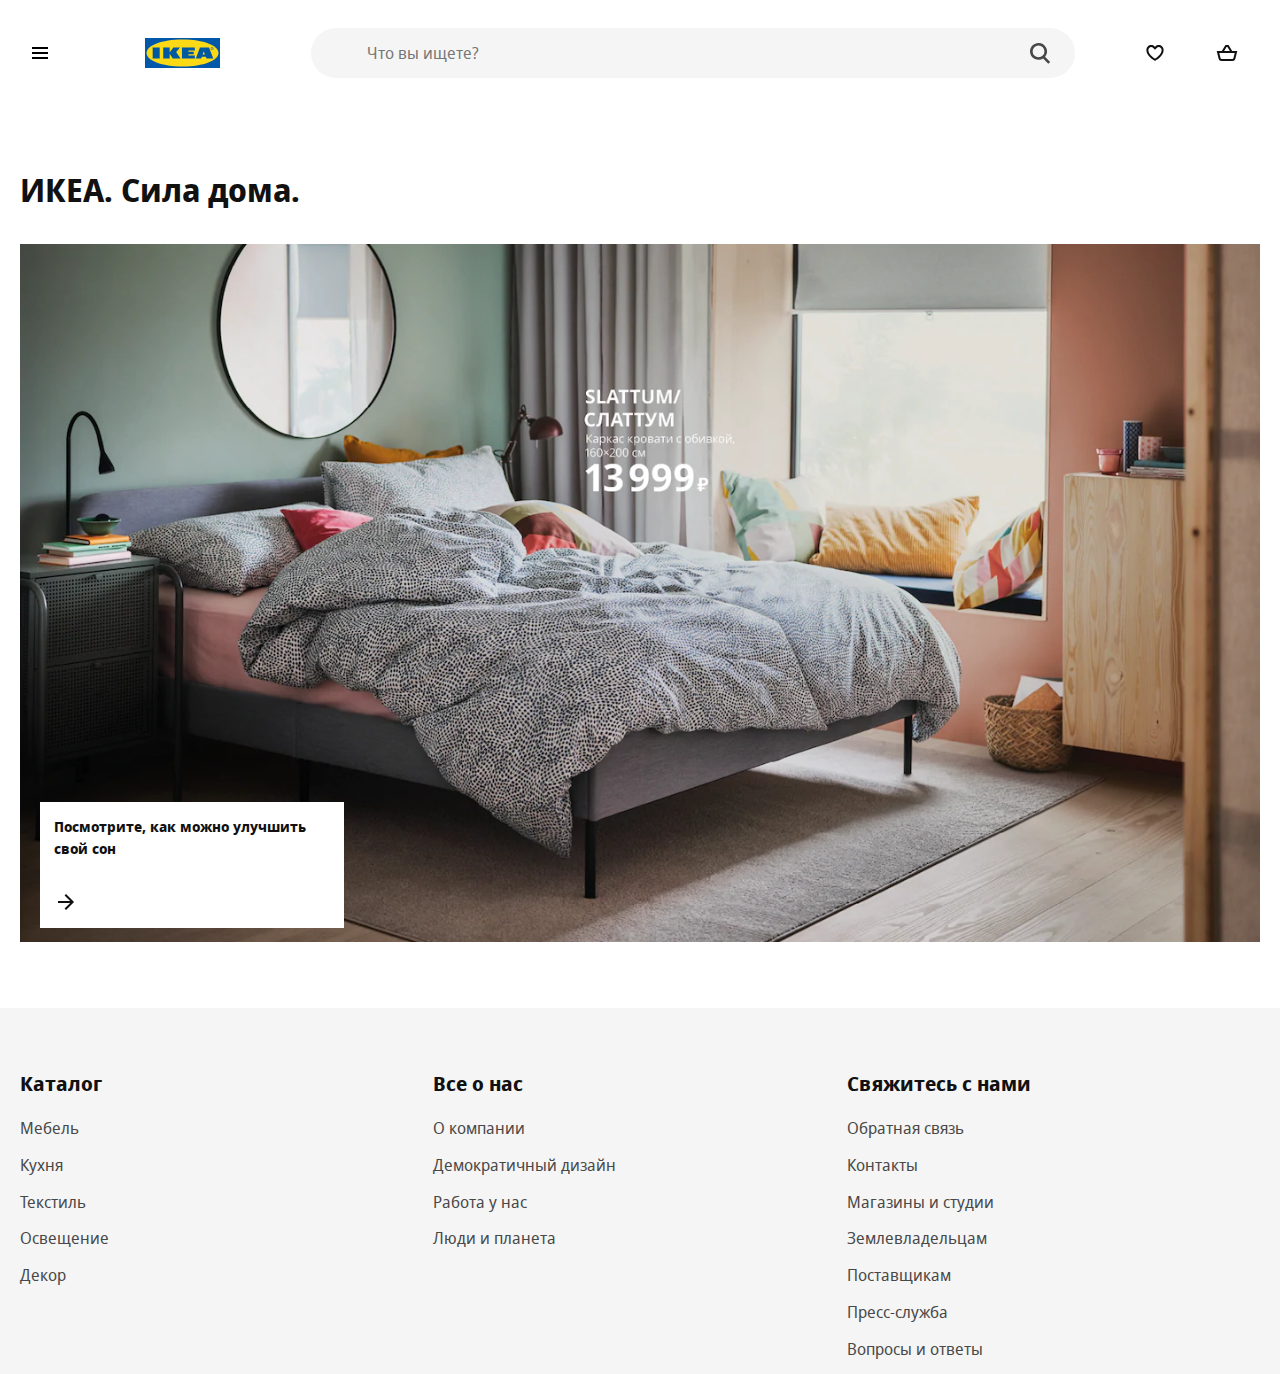
==== index.html @ aaac0dd9 "Add files via upload" ====
<!DOCTYPE html>
<html lang="en">
<head>
    <meta charset="UTF-8">
    <meta name="viewport"
          content="width=device-width, user-scalable=no, initial-scale=1.0, maximum-scale=1.0, minimum-scale=1.0">
    <meta http-equiv="X-UA-Compatible" content="ie=edge">
    <link rel="apple-touch-icon" sizes="180x180" href="favicon/apple-touch-icon.png">
    <link rel="icon" type="image/png" sizes="32x32" href="favicon/favicon-32x32.png">
    <link rel="icon" type="image/png" sizes="16x16" href="favicon/favicon-16x16.png">
    <link rel="mask-icon" href="favicon/safari-pinned-tab.svg" color="#0058ab">
    <meta name="msapplication-TileColor" content="#0058ab">
    <meta name="theme-color" content="#0058ab">
    <title>ИКЕА - официальный интернет-магазин мебели - IKEA</title>
    <link rel="stylesheet" href="styles/styles.css">
    <script src="./js/generateHeader.js" defer></script>
    <script src="./js/generateFooter.js" defer></script>
    <script src="./js/generateCatalog.js" defer></script>
    <script src="./js/generateSubCatalog.js" defer></script>
    <script src="./js/main.js" defer></script>
</head>
<body>
<!-- <header>
    <div class="container">
        <div class="header">
            <button class="btn btn-burger" aria-label="открыть меню">
                <svg focusable="false" class="svg-icon" width="24" height="24" viewBox="0 0 24 24" fill="none"
                     xmlns="http://www.w3.org/2000/svg">
                    <path fill-rule="evenodd" clip-rule="evenodd"
                          d="M20 8H4V6H20V8ZM20 13H4V11H20V13ZM20 18H4V16H20V18Z"></path>
                </svg>
            </button>
            <a href="index.html" class="logo">
                <img src="image/ikea-logo.svg" alt="Логотип">
            </a>
            <form class="search" method="get" action="goods.html">
                <input type="search" name="s" maxlength="150" class="search-input" spellcheck="false"
                       aria-label="Искать товары, новинки и вдохновение"
                       aria-placeholder="Искать товары, новинки и вдохновение" placeholder="Что вы ищете?"
                       autocapitalize="off" autocomplete="off" autocorrect="off">
                <button type="submit" class="btn search-btn" aria-label="найти"></button>
            </form>
            <a href="goods.html?cat=wishlist" class="btn btn-wishlist">
                <svg focusable="false" class="svg-icon" width="24" height="24" viewBox="0 0 24 24" fill="none"
                     xmlns="http://www.w3.org/2000/svg">
                    <path fill-rule="evenodd" clip-rule="evenodd"
                          d="M12.336 5.52055C14.2336 3.62376 17.3096 3.62401 19.2069 5.52129C20.2067 6.52115 20.6796 7.85005 20.6259 9.15761C20.6151 12.2138 18.4184 14.8654 16.4892 16.6366C15.4926 17.5517 14.5004 18.2923 13.7593 18.8036C13.3879 19.0598 13.0771 19.2601 12.8574 19.3973C12.7475 19.466 12.6601 19.519 12.5992 19.5555C12.5687 19.5737 12.5448 19.5879 12.5279 19.5978L12.5079 19.6094L12.502 19.6129L12.5001 19.614C12.5001 19.614 12.4989 19.6147 11.9999 18.748C11.501 19.6147 11.5005 19.6144 11.5005 19.6144L11.4979 19.6129L11.4919 19.6094L11.472 19.5978C11.4551 19.5879 11.4312 19.5737 11.4007 19.5555C11.3397 19.519 11.2524 19.466 11.1425 19.3973C10.9227 19.2601 10.612 19.0598 10.2405 18.8036C9.49947 18.2923 8.50726 17.5517 7.51063 16.6366C5.58146 14.8654 3.38477 12.2139 3.37399 9.15765C3.32024 7.85008 3.79314 6.52117 4.79301 5.52129C6.69054 3.62376 9.76704 3.62376 11.6646 5.52129L11.9993 5.856L12.3353 5.52129L12.336 5.52055ZM11.9999 18.748L11.5005 19.6144L11.9999 19.9019L12.4989 19.6147L11.9999 18.748ZM11.9999 17.573C12.1727 17.462 12.384 17.3226 12.6236 17.1573C13.3125 16.6821 14.2267 15.9988 15.1366 15.1634C17.0157 13.4381 18.6259 11.2919 18.6259 9.13506V9.11213L18.627 9.08922C18.6626 8.31221 18.3844 7.52727 17.7926 6.9355C16.6762 5.81903 14.866 5.81902 13.7495 6.9355L13.7481 6.93689L11.9965 8.68166L10.2504 6.9355C9.13387 5.81903 7.3237 5.81903 6.20722 6.9355C5.61546 7.52727 5.33724 8.31221 5.3729 9.08922L5.37395 9.11213V9.13507C5.37395 11.2919 6.98418 13.4381 8.86325 15.1634C9.77312 15.9988 10.6874 16.6821 11.3762 17.1573C11.6159 17.3226 11.8271 17.462 11.9999 17.573Z"></path>
                </svg>
            </a>
            <a href="cart.html" class="btn btn-cart">
                <svg focusable="false" class="svg-icon svg-cart" width="24" height="24" viewBox="0 0 24 24" fill="none"
                     xmlns="http://www.w3.org/2000/svg" style="display: block;">
                    <path fill-rule="evenodd" clip-rule="evenodd"
                          d="M10.9994 4H10.4373L10.1451 4.48017L6.78803 9.99716H3.00001H1.71924L2.02987 11.2397L3.65114 17.7248C3.98501 19.0603 5.18497 19.9972 6.56157 19.9972L17.4385 19.9972C18.8151 19.9972 20.015 19.0603 20.3489 17.7248L21.9702 11.2397L22.2808 9.99716H21H17.2113L13.8539 4.48014L13.5618 4H12.9997H12.0004H10.9994ZM14.8701 9.99716L12.4376 6H12.0004H11.5615L9.12921 9.99716H14.8701ZM5.59142 17.2397L4.28079 11.9972H19.7192L18.4086 17.2397C18.2973 17.6849 17.8973 17.9972 17.4385 17.9972L6.56157 17.9972C6.1027 17.9972 5.70272 17.6849 5.59142 17.2397Z"></path>
                </svg>
            </a>
        </div>
    </div>
</header> -->
<main>
    <div class="container">
        <h1 class="main-header">ИКЕА. Сила дома.</h1>
        <aside class="offer">
            <a href="card.html#idd059">
                <picture>
                    <source srcset="image/b47e07ee97fd5f9bf030d258d462a945.webp" type="image/webp">
                    <img src="image/b47e07ee97fd5f9bf030d258d462a945.jpg" alt="СЛАТТУМ">
                </picture>

            </a>
            <a class="offer-extra" href="goods.html?subcat=Кровати">
                <p>Посмотрите, как можно улучшить свой сон</p>
                <svg focusable="false" viewBox="0 0 24 24" class="offer-arrow" aria-hidden="true">
                    <path fill-rule="evenodd" clip-rule="evenodd"
                          d="M19.2937 12.7074L20.0008 12.0003L19.2938 11.2932L12.0008 3.99927L10.5865 5.41339L16.1727 11.0003H4V13.0003H16.1723L10.5855 18.5868L11.9996 20.0011L19.2937 12.7074Z"></path>
                </svg>
            </a>
        </aside>
    </div>
</main>
<!-- <footer>
    <div class="container">
        <div class="footer">
            <div class="footer-catalog">
                <h2 class="footer-header">Каталог</h2>
                <ul>
                    <li class="footer-list"><a href="goods.html?cat=Мебель">Мебель</a></li>
                    <li class="footer-list"><a href="goods.html?cat=Кухня">Кухня</a></li>
                    <li class="footer-list"><a href="goods.html?cat=Текстиль">Текстиль</a></li>
                    <li class="footer-list"><a href="goods.html?cat=Освещение">Освещение</a></li>
                    <li class="footer-list"><a href="goods.html?cat=Декор">Декор</a></li>
                </ul>
            </div>
            <div class="footer-about">
                <h2 class="footer-header">Все о нас</h2>
                <ul>
                    <li class="footer-list"><a href="#">О компании</a></li>
                    <li class="footer-list"><a href="#">Демократичный дизайн</a></li>
                    <li class="footer-list"><a href="#">Работа у нас</a></li>
                    <li class="footer-list"><a href="#">Люди и планета</a></li>
                </ul>
            </div>
            <div class="footer-connection">
                <h2 class="footer-header">Свяжитесь с нами</h2>
                <ul>
                    <li class="footer-list"><a href="#">Обратная связь</a></li>
                    <li class="footer-list"><a href="#">Контакты</a></li>
                    <li class="footer-list"><a href="#">Магазины и студии</a></li>
                    <li class="footer-list"><a href="#">Землевладельцам</a></li>
                    <li class="footer-list"><a href="#">Поставщикам</a></li>
                    <li class="footer-list"><a href="#">Пресс-служба</a></li>
                    <li class="footer-list"><a href="#">Вопросы и ответы</a></li>
                </ul>
            </div>
        </div>
    </div>

</footer> -->

<!-- <div class="catalog">
    <button type="button" class="btn btn-close catalog-btn" id="hnf-menu-close-btn" aria-expanded="true"
            title="Закрыть меню" aria-label="Закрыть меню">
        <svg focusable="false" class="svg-icon" width="24" height="24" viewBox="0 0 24 24" fill="none"
             xmlns="http://www.w3.org/2000/svg">
            <path fill-rule="evenodd" clip-rule="evenodd"
                  d="M12.0002 13.4144L16.9499 18.3642L18.3642 16.9499L13.4144 12.0002L18.3642 7.05044L16.95 5.63623L12.0002 10.586L7.05044 5.63623L5.63623 7.05044L10.586 12.0002L5.63624 16.9499L7.05046 18.3642L12.0002 13.4144Z"></path>
        </svg>
    </button>
    <h2>Каталог</h2>
    <ul class="catalog-list">
        <li class="catalog-list__item active"><a href="goods.html?cat=Мебель">Мебель</a></li>
        <li class="catalog-list__item"><a href="goods.html?cat=Кухня">Кухня</a></li>
        <li class="catalog-list__item"><a href="goods.html?cat=Текстиль">Текстиль</a></li>
        <li class="catalog-list__item"><a href="goods.html?cat=Освещение">Освещение</a></li>
        <li class="catalog-list__item"><a href="goods.html?cat=Декор">Декор</a></li>
    </ul>


</div> -->

<!-- <div class="subcatalog">
    <button type="button" class="btn btn-return catalog-btn" aria-expanded="true" title="Закрыть меню"
            aria-label="Закрыть меню">
        <svg focusable="false" class="svg-icon  hnf-svg-icon" width="24" height="24" viewBox="0 0 24 24" fill="none"
             xmlns="http://www.w3.org/2000/svg">
            <path fill-rule="evenodd" clip-rule="evenodd"
                  d="M4.70613 11.2927L3.99902 11.9997L4.70606 12.7069L11.999 20.0008L13.4133 18.5867L7.82744 13.0001H19.9999V11.0001H7.82729L13.4144 5.41328L12.0002 3.99902L4.70613 11.2927Z"></path>
        </svg>
    </button>
    <h3 class="subcatalog-header"><a href="goods.html?cat=Мебель"></a></h3>
    <ul class="subcatalog-list">
        <li class="subcatalog-list__item"><a href="goods.html?subcat=Диваны">Диваны</a></li>
        <li class="subcatalog-list__item"><a href="goods.html?subcat=Кресла">Кресла</a></li>
        <li class="subcatalog-list__item"><a href="goods.html?subcat=Книжные шкафы">Книжные шкафы</a></li>
        <li class="subcatalog-list__item"><a href="goods.html?subcat=Стеллажи">Стеллажи</a></li>
        <li class="subcatalog-list__item"><a href="goods.html?subcat=Шкаф для ТВ">Шкаф для ТВ</a></li>
        <li class="subcatalog-list__item"><a href="goods.html?subcat=Кровати">Кровати</a></li>
        <li class="subcatalog-list__item"><a href="goods.html?subcat=Комоды">Комоды</a></li>
        <li class="subcatalog-list__item"><a href="goods.html?subcat=Столы">Столы</a></li>
        <li class="subcatalog-list__item"><a href="goods.html?subcat=Письменные столы">Письменные столы</a></li>
        <li class="subcatalog-list__item">
            <a href="goods.html?subcat=Стулья для письменного стола">Стулья для письменного стола</a></li>
    </ul>
</div> -->




</body>
</html>
---- styles/styles.css ----
/*
* Prefixed by https://autoprefixer.github.io
* PostCSS: v7.0.29,
* Autoprefixer: v9.7.6
* Browsers: last 4 version
*/

@font-face {
	font-family: 'Noto Sans';
	src: local('Noto Sans Display Regular'), local('NotoSansDisplay-Regular'), url('../fonts/Notosansdisplayregular.woff2') format('woff2'), url('../fonts/Notosansdisplayregular.woff') format('woff');
	font-weight: 400;
	font-style: normal;
}

@font-face {
	font-family: 'Noto Sans';
	src: local('Noto Sans Display Italic'), local('NotoSansDisplay-Italic'), url('../fonts/Notosansdisplayitalic.woff2') format('woff2'), url('../fonts/Notosansdisplayitalic.woff') format('woff');
	font-weight: 400;
	font-style: italic;
}

@font-face {
	font-family: 'Noto Sans';
	src: local('Noto Sans Display Bold'), local('NotoSansDisplay-Bold'), url('../fonts/Notosansdisplaybold.woff2') format('woff2'), url('../fonts/Notosansdisplaybold.woff') format('woff');
	font-weight: 700;
	font-style: normal;
}

@font-face {
	font-family: 'Noto Sans';
	src: local('Noto Sans Display Bold Italic'), local('NotoSansDisplay-BoldItalic'), url('../fonts/Notosansdisplaybolditalic.woff2') format('woff2'), url('../fonts/Notosansdisplaybolditalic.woff') format('woff');
	font-weight: 700;
	font-style: italic;
}

html {
	-webkit-box-sizing: border-box;
	box-sizing: border-box;
}

*,
*::before,
*::after {
	-webkit-box-sizing: inherit;
	box-sizing: inherit;
}

body {
	min-width: 320px;
	margin: 0;

	background-color: #fff; /*под проект*/
	font-family: Noto Sans, Arial, sans-serif; /*в "" свой шрифт под проект*/

	font-size: 16px;
	color: #111;
	line-height: 1.5;
	-webkit-font-smoothing: subpixel-antialiased;
}

button, input {
	font: inherit;
}

button {
	cursor: pointer;
}

img {
	max-width: 100%;
	width: 100%;
	height: auto;
}

a {
	text-decoration: none;
	color: inherit;
}

ul {
	list-style: none;
	padding: 0;
	margin: 0;
}

h1, h2, h3, p {
	padding: 0;
	margin: 0;
}

/* container */

.container {
	max-width: 100rem;
	margin: 0 auto;
	padding: 0 1.25rem;
}

.visually-hidden {
	position: absolute !important;
	clip: rect(1px 1px 1px 1px);
	clip: rect(1px, 1px, 1px, 1px);
	padding: 0 !important;
	border: 0 !important;
	height: 1px !important;
	width: 1px !important;
	overflow: hidden;
}

/* при работе с float */

.clearfix::after {
	content: "";
	display: table;
	clear: both;
}

header {
	margin-bottom: 3.75rem;
}

.header {
	display: -ms-grid;
	display: grid;
	grid-gap: 1.25rem;
	-ms-grid-columns: 2fr 1.25rem 2fr 1.25rem 16fr 1.25rem 1fr 1.25rem 1fr;
	grid-template-columns: 2fr 2fr 16fr 1fr 1fr;
	-webkit-box-align: center;
	-ms-flex-align: center;
	align-items: center;
	padding: 1.75rem 0;
}

footer {
	background-color: #f5f5f5;
	margin-top: 3.75rem;
	padding: 3.75rem 0 0 0;
}

.footer {
	display: -ms-grid;
	display: grid;
	-ms-grid-columns: 1fr 1fr 1fr;
	grid-template-columns: 1fr 1fr 1fr;
}

.main-header {
	margin-bottom: 1.875rem
}

.btn {
	background-color: transparent;
	outline: transparent;
	border-radius: 50%;
	width: 40px;
	height: 40px;
	display: -webkit-box;
	display: -ms-flexbox;
	display: flex;
	-webkit-box-align: center;
	-ms-flex-align: center;
	align-items: center;
	-webkit-box-pack: center;
	-ms-flex-pack: center;
	justify-content: center;
	border: 1px solid transparent;
}

.btn:hover {
	background-color: #f5f5f5;
	color: #111;
}

.svg-icon {
	fill: currentColor;
}

.logo {
	text-align: center;
	width: 75px;
	height: 30px;

}

.search {
	position: relative;
	-webkit-box-flex: 1;
	-ms-flex-positive: 1;
	flex-grow: 1;
	height: 50px;
	margin: 0 40px;
}

.search-input {
	-webkit-appearance: none;
	-moz-appearance: none;
	appearance: none;
	background-color: #f5f5f5;
	display: block;
	appearance: none;
	width: 100%;
	height: 100%;
	padding: .5rem 3.5rem;
	margin: 0 auto;
	line-height: 1.5;
	border: 0;
	border-radius: 50em;
	outline: 0;
	-webkit-box-shadow: none;
	box-shadow: none;
	-webkit-transition: background .2s;
	-o-transition: background .2s;
	transition: background .2s;
}

.search-btn {
	position: absolute;
	top: 0.9rem;
	right: 0.9rem;
	background-image: url("data:image/svg+xml;charset=utf-8,%3Csvg width='16' height='17' fill='%23484848' xmlns='http://www.w3.org/2000/svg'%3E%3Cpath fill-rule='evenodd' clip-rule='evenodd' d='M6.5 11a4.5 4.5 0 110-9 4.5 4.5 0 010 9zm4.968-.307a6.5 6.5 0 10-1.514 1.315l3.996 3.996 1.414-1.414-3.896-3.897z'/%3E%3C/svg%3E");
	background-repeat: no-repeat;
	background-size: contain;
	width: 2.5rem;
	height: 1.5rem;
	background-position: center;
}

.offer {
	position: relative;
}

.offer-extra {
	position: absolute;
	padding: .9rem;
	color: #111;
	left: 1.25rem;
	bottom: 1.25rem;
	display: -webkit-box;
	display: -ms-flexbox;
	display: flex;
	background: #fff;
	-webkit-box-orient: vertical;
	-webkit-box-direction: normal;
	-ms-flex-direction: column;
	flex-direction: column;
	-webkit-box-align: start;
	-ms-flex-align: start;
	align-items: flex-start;
	max-width: 19rem;
	min-width: 13rem;
	font-size: .9rem;
	line-height: 1.5;
	font-weight: bold;
	word-break: break-word;
}

.offer-arrow {
	display: inline-block;
	height: 1.5rem;
	width: 1.5rem;
	vertical-align: middle;
	fill: currentColor;
	margin-top: 1.875rem;

}


.footer-header {
	line-height: 2rem;
	font-size: 1.25rem;
	padding: 0 0 1rem 0;

}

.footer-list {
	margin-bottom: .8rem;
}

.footer-list > a {
	color: #484848;
}

.footer-list > a:hover {
	color: #111;
	text-decoration: underline;
}

.catalog {
	position: fixed;
	z-index: 999;
	top: 0;
	left: -100%;
	bottom: 0;
	background-color: #fff;
	overflow-y: auto;
	overflow-x: hidden;
	-webkit-transition: left 0.2s 0s;
	-o-transition: left 0.2s 0s;
	transition: left 0.2s 0s;
	width: 20rem;
	padding: 6rem 4rem 3rem;

}

.catalog.open {
	left: 0;
}

.catalog-btn {
	position: absolute;
	top: 3rem;
	left: 3rem;
}

.catalog-list__item,
.subcatalog-list__item {
	cursor: pointer;
	color: #111;


}

.catalog-list__item a,
.subcatalog-list__item a {
	text-decoration: underline;
	display: block;
}

.catalog-list__item a {
	padding: .5rem 1.5rem .5rem 0;
}

.subcatalog-list__item a {
	padding: .5rem 0;
}

.catalog-list__item:hover a,
.subcatalog-list__item:hover a {
	text-decoration: underline;
}

.catalog-list__item.active {
	background-repeat: no-repeat;
	background-position: right 0 center;
	background-image: url('data:image/svg+xml;utf8,<svg width="24" height="24" viewBox="0 0 24 24" fill="none" xmlns="http://www.w3.org/2000/svg"><path fill-rule="evenodd" clip-rule="evenodd" d="M15.5996 11.9999L9.81456 17.7857L8.40026 16.3716L12.7714 11.9999L8.40026 7.62823L9.81457 6.21411L15.5996 11.9999Z" fill="%23959595"/></svg>');
}

.subcatalog {
	position: fixed;
	z-index: 998;
	top: 0;
	left: -100%;
	bottom: 0;
	background-color: #fff;
	overflow-y: auto;
	overflow-x: hidden;
	-webkit-transition: left, right 0.2s 0s;
	-o-transition: left, right 0.2s 0s;
	transition: left, right 0.2s 0s;
	width: 25rem;
	padding: 6rem 4rem 3rem;
	border-left: 2px solid #ccc;
}

.subcatalog.subopen {
	left: 20rem;
	display: block;
}

.overlay {
	display: block;
	position: fixed;
	z-index: 899;
	top: 0;
	bottom: 0;
	right: 0;
	left: 0;
	background-color: black;
	-webkit-transition: all .2s ease;
	-o-transition: all .2s ease;
	transition: all .2s ease;
	opacity: 0;
	pointer-events: none;
}

.overlay.active {
	opacity: 0.25;
	pointer-events: all;
}


.wrapper {
	position: relative;
	margin-top: 4rem;
}

.wrapper:before {
	content: '';
	width: calc(100% + 2rem);
	display: block;
	position: absolute;
	top: -2rem;
	z-index: 99;
	margin: 0 -1rem;
	border-bottom: 1px solid #dfdfdf;
}

.good {
	display: -ms-grid;
	display: grid;
	-ms-grid-columns: minmax(0, 1fr) 1.25rem minmax(0, 1fr) 1.25rem minmax(0, 1fr) 1.25rem minmax(0, 1fr) 1.25rem minmax(0, 1fr) 1.25rem minmax(0, 1fr) 1.25rem minmax(0, 1fr) 1.25rem minmax(0, 1fr) 1.25rem minmax(0, 1fr) 1.25rem minmax(0, 1fr) 1.25rem minmax(0, 1fr) 1.25rem minmax(0, 1fr);
	grid-template-columns: repeat(12, minmax(0, 1fr));
	grid-column-gap: 1.25rem;
	padding-top: 2rem;
}

.good-images {
	display: -webkit-box;
	display: -ms-flexbox;
	display: flex;
	-ms-flex-wrap: wrap;
	flex-wrap: wrap;
	-ms-grid-column: 1;
	grid-column-start: 1;
	-ms-grid-column-span: 8;
	grid-column-end: 9;
	-ms-flex-pack: distribute;
	justify-content: space-around;


}

.good-image__item {
	width: calc(50% - 1.25rem);
	margin-left: .625rem;
	margin-right: .625rem;
	min-height: 500px;
}


.good-item {
	-ms-grid-column: 9;
	grid-column-start: 9;
	-ms-grid-column-span: 4;
	grid-column-end: 13;
	padding: 0 2.5rem;
}

.good-item__section {
	margin-bottom: 2.5rem;
}

.good-item__new {
	display: none;
}


.good-item__empty {
	display: none;
}

.not-in-stock .good-item__empty {
	display: block;
}

.not-in-stock .btn-good {
	display: none;
}

.good-item__header {
	font-size: 1.375rem;
	line-height: 1.5;
	font-weight: 700;
	text-transform: uppercase;
	margin-bottom: .3rem;
}

.good-item__description {
	line-height: 1.5;
	letter-spacing: 0;
	font-weight: 400;
	color: #484848;
	font-size: .875rem;
}

.good-item__price {
	white-space: nowrap;
	text-align: right;
}

.good-item__section {
	display: -webkit-box;
	display: -ms-flexbox;
	display: flex;
	-webkit-box-pack: justify;
	-ms-flex-pack: justify;
	justify-content: space-between;
}

.good-item__price-value {
	line-height: 1.1875;
	font-size: 1.375rem;
}

.good-item__currency {
	line-height: .9;
	font-size: .6875rem;
	vertical-align: text-top;
}

.not-in-stock .good-item__price-value,
.not-in-stock .good-item__currency {
	display: none;
}

.good-item__buttons {
	display: -webkit-box;
	display: -ms-flexbox;
	display: flex;
	-webkit-box-pack: justify;
	-ms-flex-pack: justify;
	justify-content: space-between;
	-webkit-box-align: center;
	-ms-flex-align: center;
	align-items: center;
	width: 100%;
}

.btn-good {
	margin-right: 1rem;
	-webkit-box-flex: 1;
	-ms-flex-positive: 1;
	flex-grow: 1;
	-ms-flex-negative: 1;
	flex-shrink: 1;
	position: relative;
	background: #0058a3;
	color: #fff;
	border-radius: 52px;
	padding: 0 2rem;
	display: -webkit-box;
	display: -ms-flexbox;
	display: flex;
	height: 3.5rem;
	-webkit-box-align: center;
	-ms-flex-align: center;
	align-items: center;
}

.btn-good-svg {
	margin-right: .5rem;
	vertical-align: top;
	-ms-flex-negative: 0;
	flex-shrink: 0;
	display: inline-block;
	height: 1.5rem;
	width: 1.5rem;
	fill: #fff;
}

.btn-good:hover {
	color: #0058a3;
}

.btn-good:hover .btn-good-svg {
	fill: #0058a3;
}

.btn-good__label {
	text-align: center;
	border: 0;
	font-weight: 700;
	font-size: .875rem;
	line-height: 1.42857;
}

.btn-add-wishlist {
	background: rgba(0, 0, 0, 0);
	color: #111;
	border-radius: 40px;
	padding: 0 .9375rem;
	border: 1px solid #dfdfdf;
	height: 3.5rem;
	width: 3.5rem;
	margin-left: auto;
}

.btn-add-wishlist__svg {
	height: 1.5rem;
	width: 1.5rem;

}

.btn-add-wishlist:hover .btn-add-wishlist__svg {
	fill: red;
}

.btn-add-wishlist.contains-wishlist .btn-add-wishlist__svg {
	fill: red;

}

.btn-add-wishlist:hover.contains-wishlist .btn-add-wishlist__svg {
	fill: black;
}


.goods-list {
	display: -ms-grid;
	display: grid;
	grid-template-columns: repeat(4, 1fr);
}

.goods-list__item {
	margin-bottom: 2rem;
}


.goods-item {
	position: relative;
	display: -webkit-box;
	display: -ms-flexbox;
	display: flex;
	-webkit-box-orient: vertical;
	-webkit-box-direction: normal;
	-ms-flex-direction: column;
	flex-direction: column;
	-webkit-box-pack: justify;
	-ms-flex-pack: justify;
	justify-content: space-between;
	height: 100%;
}

.goods-item__img {
	height: 380px;
	display: table-cell;
	vertical-align: middle
}


.btn-add-card {
	position: absolute;
	opacity: 0;
	-webkit-transition: opacity 0.2s 0s;
	-o-transition: opacity 0.2s 0s;
	transition: opacity 0.2s 0s;
	right: 1rem;
	bottom: 0.5rem;
	background-color: rgb(0, 88, 163);
	border: 1px solid rgb(0, 88, 163);
	background-repeat: no-repeat;
	background-position: center;
	background-image: url("data:image/svg+xml;utf8,<svg width='24' height='24' xmlns='http://www.w3.org/2000/svg' viewBox='0 0 24 24'><path fill-rule='evenodd' clip-rule='evenodd' d='M10.4372 4H10.9993H12.0003H12.9996H13.5616L13.8538 4.48014L17.2112 9.99713H21H22.2806L21.9702 11.2396L21.5303 13H19.4688L19.7194 11.9971H4.28079L5.59143 17.2397C5.70272 17.6848 6.1027 17.9971 6.56157 17.9971H15V19.9971H6.56157C5.18496 19.9971 3.98502 19.0602 3.65114 17.7247L2.02987 11.2397L1.71924 9.99713H3.00002H6.78793L10.145 4.48017L10.4372 4ZM12.4375 6L14.87 9.99713H9.12911L11.5614 6H12.0003H12.4375ZM17.9961 16V14H19.9961V16H21.9961V18H19.9961V20H17.9961V18H15.9961V16H17.9961Z' fill='white' /></svg>");
}

.btn-add-card:hover {
	background-color: rgb(255, 255, 255);
	background-image: url("data:image/svg+xml;utf8,<svg width='24' height='24' xmlns='http://www.w3.org/2000/svg' viewBox='0 0 24 24'><path fill-rule='evenodd' clip-rule='evenodd' d='M10.4372 4H10.9993H12.0003H12.9996H13.5616L13.8538 4.48014L17.2112 9.99713H21H22.2806L21.9702 11.2396L21.5303 13H19.4688L19.7194 11.9971H4.28079L5.59143 17.2397C5.70272 17.6848 6.1027 17.9971 6.56157 17.9971H15V19.9971H6.56157C5.18496 19.9971 3.98502 19.0602 3.65114 17.7247L2.02987 11.2397L1.71924 9.99713H3.00002H6.78793L10.145 4.48017L10.4372 4ZM12.4375 6L14.87 9.99713H9.12911L11.5614 6H12.0003H12.4375ZM17.9961 16V14H19.9961V16H21.9961V18H19.9961V20H17.9961V18H15.9961V16H17.9961Z' fill='rgb(0, 88, 163)' /></svg>");

}

.goods-item:hover .btn-add-card {
	opacity: 1;
}

.goods-item__header {
	margin-top: auto;
	margin-bottom: 1rem;
}

.goods-item__new {
	line-height: 1.42857;
	color: #ca5008;
	font-weight: 700;
	font-size: 0.8rem;
}

.goods-item__link {
	display: block;
	height: 100%;
}

.goods-item__description {
	margin-bottom: 1rem;
	font-size: .875rem;
	line-height: 1.42857;
}

.goods-item__price {
	min-height: calc(40px + 0.5rem);
	padding-bottom: 0.5rem;
	font-weight: 700;
}

.goods-item__price-value {
	font-size: 1.375rem;
}

.goods-item__currency {
	line-height: .9;
	font-size: .6875rem;
	vertical-align: text-top;
}


.breadcrumb__list-item {
	display: inline;
}

.breadcrumb__list-item:after {
	content: "\0203A";
	display: inline;
	margin: 0 .3125rem;
	font-size: 1rem;
	line-height: 1.125;
}

.breadcrumb__list-item:last-child:after {
	content: "";
}

.breadcrumb__link {
	font-size: .75rem;
	line-height: 1.5;
	font-weight: 400;
	vertical-align: middle;
}

.breadcrumb__list-item:last-child .breadcrumb__link {
	color: #484848;
	pointer-events: none;
	cursor: auto;
}

.cart-wrapper {
	max-width: 768px;
}

.cart-header {
	text-align: center;
}

.product {
	display: -ms-grid;
	display: grid;
	-ms-grid-columns: 152px 4fr 6fr;
	grid-template-columns: 152px 4fr 6fr;
	-ms-grid-rows: auto;
	grid-template-rows: auto;
	font-size: .81rem;
	line-height: 1.385;
}

.product > *:nth-child(1) {
	-ms-grid-row: 1;
	-ms-grid-column: 1;
}

.product > *:nth-child(2) {
	-ms-grid-row: 1;
	-ms-grid-column: 2;
}

.product > *:nth-child(3) {
	-ms-grid-row: 1;
	-ms-grid-column: 3;
}

.product__image-container {
	-ms-grid-column: 1;
	grid-column: 1;
	-ms-grid-row: 1;
	-ms-grid-row-span: 2;
	grid-row: 1/3;
	padding-right: 1rem;
}

.product__description {
	-ms-grid-column: 2;
	grid-column: 2;
	-ms-grid-row: 1;
	grid-row: 1;
}

.product__name {
	font-size: 1.2rem;
	margin-bottom: .5rem;
	font-weight: 700;
	text-transform: uppercase;
	word-break: break-word;
}

.product__prices {
	-ms-grid-column: 3;
	grid-column: 3;
	-ms-grid-row: 1;
	grid-row: 1;
	text-align: right;
	padding-top: 0;
}

.product__controls {
	-ms-grid-column: 3;
	grid-column: 3;
	-ms-grid-row: 2;
	grid-row: 2;
	margin-top: .5rem;
	display: -webkit-box;
	display: -ms-flexbox;
	display: flex;
	-webkit-box-pack: end;
	-ms-flex-pack: end;
	justify-content: flex-end;
}

.btn-remove {
	color: #444;
	border-color: #666;
	border-radius: unset;
}

.product__total {
	font-weight: 700;
	font-size: 1.06rem;
	line-height: 1.2;
}

.product-controls__remove {
	width: 12.5%;
}

.product-controls__quantity {
	width: 25%;
	margin-left: .5rem;
}

.cart-header {
	margin-bottom: 3rem;
}

.cart-item {
	margin-bottom: 2rem;
}

.cart-total {
	display: -webkit-box;
	display: -ms-flexbox;
	display: flex;
	-webkit-box-pack: justify;
	-ms-flex-pack: justify;
	justify-content: space-between;
	padding: .35rem 0;
	font-weight: 700;
	font-size: 14px;
	text-align: initial;
	border: dashed #cacaca;
	border-width: 1px 0;
}

.cart-checkout {
	color: #ffffff;
	padding: 12px 62px;
	background-color: #3a6e9f;
	border: none;
	display: block;
	margin: 1rem auto;
}

.cart-form {
	margin: 1rem 0;
	text-align: center;
}

.cart-form label {
	display: block;
	margin: 1rem;
}

select {
	width: 100%;
	max-width: 352px;
	height: 40px;
	margin: 0;
	padding: 0 10px;
	border: 1px solid #666;
	border-radius: 2px;
	background: #fff url(../image/chevron-down-thin-24.1667eab2.svg) no-repeat right 8px center/1.5rem;
	-webkit-appearance: none;
	-moz-appearance: none;
	appearance: none;
	font-size: 1rem;
	line-height: 1.15;
	font-family: inherit;
	text-transform: none;
}

@media (max-width: 1200px) {
	.goods-list {
		grid-template-columns: repeat(3, 1fr);
	}
}

@media (max-width: 768px) {
	.goods-list {
		grid-template-columns: repeat(2, 1fr);
	}

	.header {
		-ms-grid-columns: 1fr 1.25rem 2fr 1.25rem 1fr 1.25rem 1fr;
		grid-template-columns: 1fr 2fr 1fr 1fr;
		-ms-grid-rows: auto 1.25rem auto 1.25rem auto;
		grid-template-areas: "burger logo wishlist cart" "main main . sidebar" "footer footer footer footer";
	}

	.btn-burger {
		grid-area: burger;
	}

	.logo {
		grid-area: logo;
	}

	.btn-wishlist {
		grid-area: wishlist;
	}

	.btn-cart {
		grid-area: cart;
	}

	.search {
		grid-area: search;
		-ms-grid-row: 2;
		grid-row: 2;
		-ms-grid-column-span: 5;
		grid-column-end: 6;
		-ms-grid-column: 1;
		grid-column-start: 1;
		margin: 0;
	}

	.footer {
		-ms-grid-rows: auto;
		grid-template-rows: auto;
		-webkit-box-pack: center;
		-ms-flex-pack: center;
		justify-content: center;
		grid-template-areas: "catalog" "about" "connection";
		-ms-grid-columns: 300px;
		grid-template-columns: 300px

	}

	.footer-catalog {
		grid-area: catalog;
		margin-bottom: 50px;
	}

	.footer-about {
		grid-area: about;
		margin-bottom: 50px;
	}

	.footer-connection {
		grid-area: connection;
		margin-bottom: 50px;
	}

	.catalog {
		width: 50%;
	}

	.subcatalog {
		width: 50%;
		left: auto;
		right: -100%;
	}

	.subcatalog.subopen {
		right: 0;
		left: auto;
	}
}

@media (max-width: 768px) {

	.footer-catalog {
		-ms-grid-row: 1;
		-ms-grid-column: 1

	}

	.footer-about {
		-ms-grid-row: 2;
		-ms-grid-column: 1

	}

	.footer-connection {
		-ms-grid-row: 3;
		-ms-grid-column: 1

	}
}

@media (max-width: 768px) {

	.btn-burger {
		-ms-grid-row: 1;
		-ms-grid-column: 1;
	}

	.logo {
		-ms-grid-row: 1;
		-ms-grid-column: 3;
	}

	.btn-wishlist {
		-ms-grid-row: 1;
		-ms-grid-column: 5;
	}

	.btn-cart {
		-ms-grid-row: 1;
		-ms-grid-column: 7;
	}
}

@media (max-width: 576px) {
	.goods-list {
		-ms-grid-columns: 1fr;
		grid-template-columns: 1fr;
	}

	.catalog {
		width: 100%;
	}

	.subcatalog {
		z-index: 999;
		width: 100%;
	}

	.subcatalog.subopen {
		right: 0;
	}
}
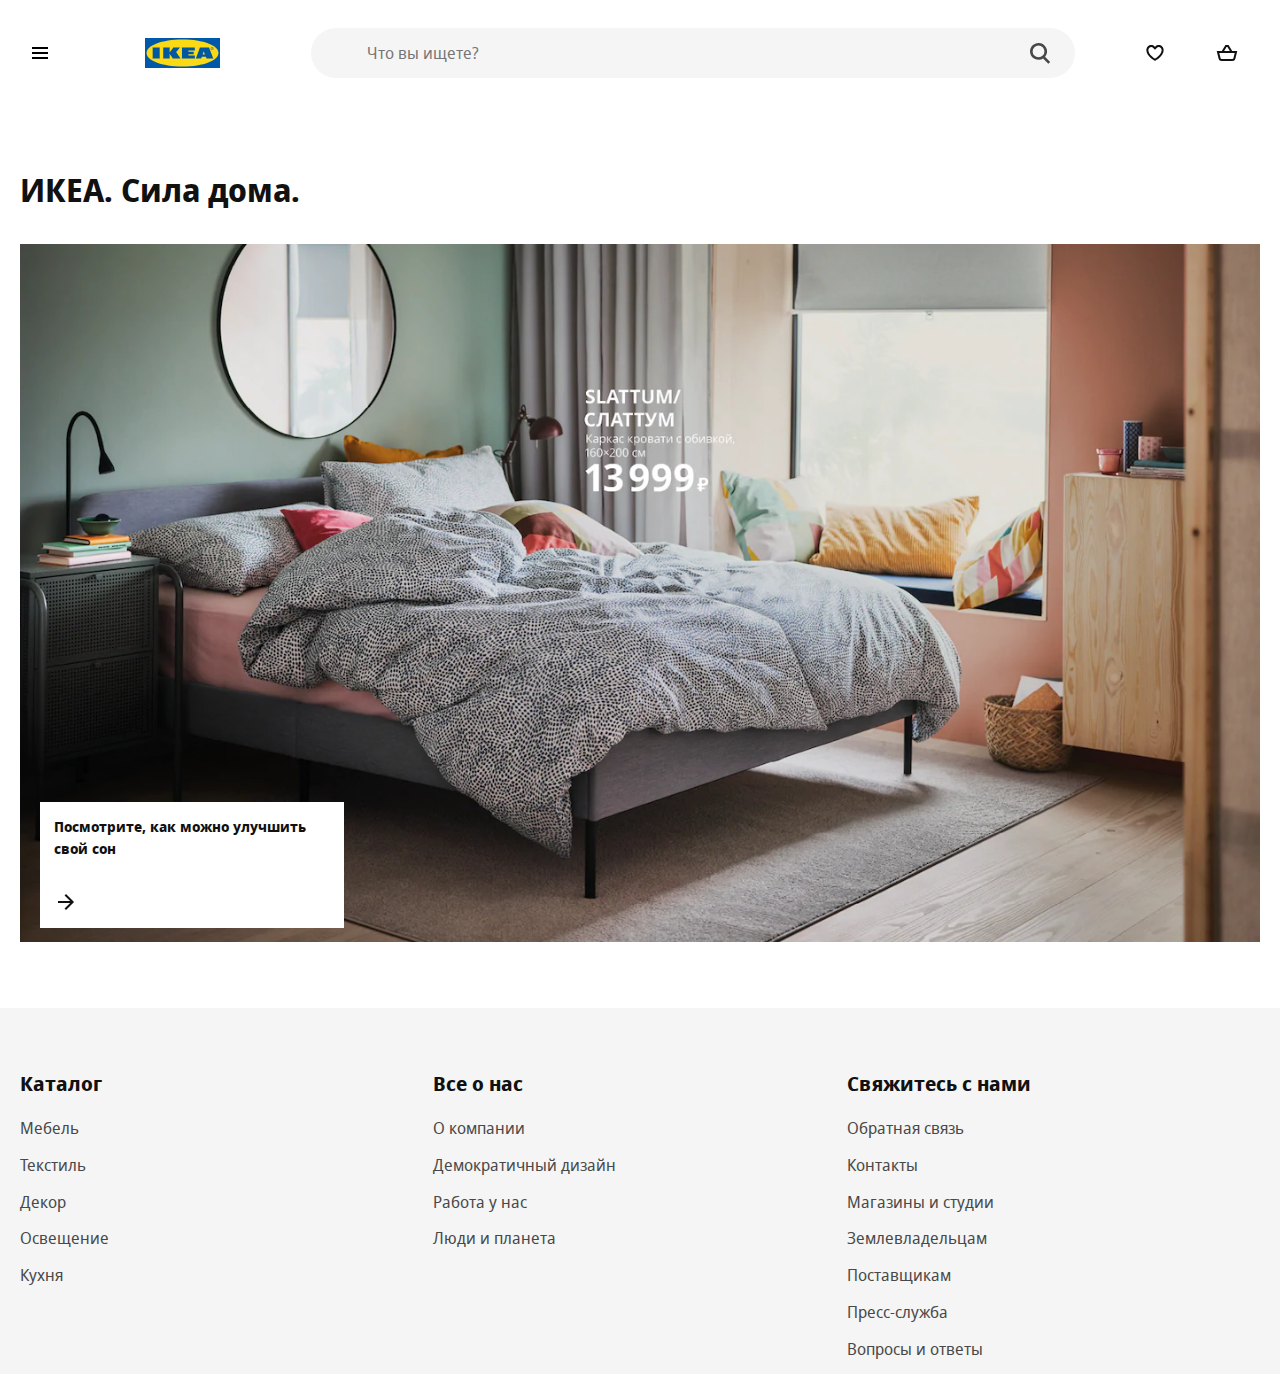
==== commit a5d2bb50: "Add files via upload" ====
--- a/index.html
+++ b/index.html
@@ -12,12 +12,8 @@
     <meta name="msapplication-TileColor" content="#0058ab">
     <meta name="theme-color" content="#0058ab">
     <title>ИКЕА - официальный интернет-магазин мебели - IKEA</title>
-    <link rel="stylesheet" href="styles/styles.css">
-    <script src="./js/generateHeader.js" defer></script>
-    <script src="./js/generateFooter.js" defer></script>
-    <script src="./js/generateCatalog.js" defer></script>
-    <script src="./js/generateSubCatalog.js" defer></script>
-    <script src="./js/main.js" defer></script>
+    <link rel="stylesheet" href="styles/styles.css">    
+    <script src="./js/index.js" defer type="module"></script>
 </head>
 <body>
 <!-- <header>
@@ -163,8 +159,5 @@
     </ul>
 </div> -->
 
-
-
-
 </body>
 </html>
--- a/styles/styles.css
+++ b/styles/styles.css
@@ -354,9 +354,9 @@
 	background-color: #fff;
 	overflow-y: auto;
 	overflow-x: hidden;
-	-webkit-transition: left, right 0.2s 0s;
-	-o-transition: left, right 0.2s 0s;
-	transition: left, right 0.2s 0s;
+	-webkit-transition: all 0.2s 0s;
+	-o-transition: all 0.2s 0s;
+	transition: all 0.2s 0s;
 	width: 25rem;
 	padding: 6rem 4rem 3rem;
 	border-left: 2px solid #ccc;
@@ -608,6 +608,7 @@
 .goods-list {
 	display: -ms-grid;
 	display: grid;
+	grid-gap: 1.25rem;
 	grid-template-columns: repeat(4, 1fr);
 }
 
